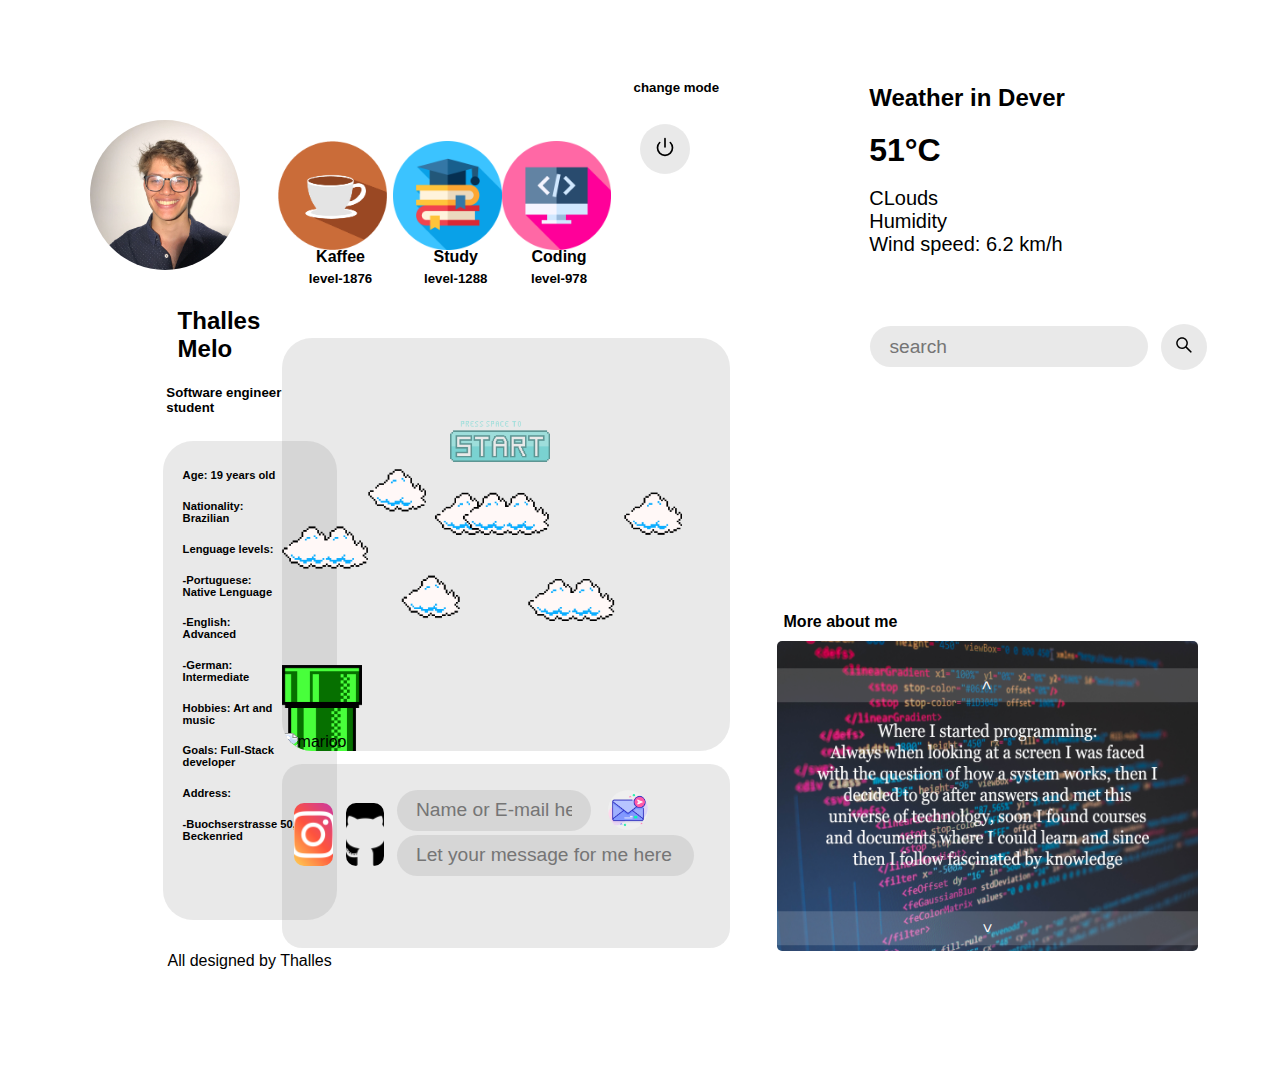
==== index.html @ 9d254dc5 "main" ====
<!DOCTYPE html>
<html lang="en">
<head>
    
    <meta charset="UTF-8">
    <meta http-equiv="X-UA-Compatible" content="IE=edge">
    <meta name="viewport" content="width=device-width, initial-scale=1.0">
    <title>Document</title>
    <script src="cv.js" defer></script>
    <link rel="stylesheet" href="cv.css">
    <meta name="viewport" content="width=device-width, initial-scale=1, shrink-to-fit=no">


</head>
<body>
        <div class="p-box">
            <div class="container" style="width: 100%; height: 100%;">
                <div class="p-power">
                    <h5 class="mode">change mode</h5>
                    <button type="checkbox" class="p-button"><svg stroke="currentColor" fill="none" stroke-width="2" viewBox="0 0 24 24" stroke-linecap="round" stroke-linejoin="round" height="1.5em" width="1.5em" xmlns="http://www.w3.org/2000/svg"><path d="M18.36 6.64a9 9 0 1 1-12.73 0"></path><line x1="12" y1="2" x2="12" y2="12"></line></svg></button>
                </div>
                <div class="container" style="width: 100%; height: 20%; display: flex; align-items: center;">
                    <img src="thalles pic.jpeg" alt="picture" id="p-image">
                    <div class="p-card" style="margin: 1%; display: flex;">
                        <div class="container" style="margin-right: 0%; margin-left:15%; margin-top: 135%;line-height: 1%; justify-content: center; justify-items: center;">
                            <h4>Kaffee</h4>
                            <h5>level-1876</h5>
                        </div>
                    </div>
                    <div class="p-card2" style="display: flex; align-items: center;">
                        <div class="container" style="margin-right: 0%; margin-left:15%; margin-top: 135%;line-height: 1%; justify-content: center; justify-items: center;">
                            <h4>Study</h4>
                            <h5>level-1288</h5>
                        </div>
                    </div>
                    <div class="p-card3" style="display: flex; align-items: center;">
                        <div class="container" style="margin-right: 0%; margin-left:5%; margin-top: 135%;line-height: 1%; justify-content: center; justify-items: center;">
                            <h4>Coding</h4>
                            <h5>level-978</h5>
                        </div>
                    </div>
                </div>
                <div class="game-board">
                    <img src="Daco_2398008.png" alt="clouds" class="start-mario" onclick="startMario()">
                    <img src="pinpng.com-mario-sprite-png-1607688.png" alt="clouds" class="clouds">
                    <img src="PngItem_3784225.png" class="pipe" alt="mario-pipe">
                    <img src="https://gamerview.uai.com.br/wp-content/uploads/2019/12/mario-gif.gif" class="mario" alt="marioo">
                </div>
                <div class="container" style="width: 50%; height: 40%; justify-items: center; justify-content: center; align-items: center;">
                    <h2>Thalles Melo</h2>
                    <h5>Software engineer student</h5>
                    <div class="container" id="info" style="background-color: #7c7c7c2b; width: 45%; border-radius: 30px; height: 125%; margin-top: 8%; padding: 10px; font-size: 13.5px; padding-left: 20px;">
                        <h5>Age: 19 years old</h5>
                        <h5>Nationality: Brazilian</h5>
                        <h5>Lenguage levels:</h5>
                        <h5>-Portuguese: Native Lenguage</h5>
                        <h5>-English: Advanced</h5>
                        <h5>-German: Intermediate</h5>
                        <h5>Hobbies: Art and music</h5>
                        <h5>Goals: Full-Stack developer</h5>
                        <h5>Address:</h5>
                        <h5>-Buochserstrasse 50, 6375 Beckenried</h5>
                    </div>
                    <p style="display: flex;margin-top: 10%;">All designed by Thalles</p>
                </div>
                <div class="container" style="border-radius: 20px; align-items: center; justify-content: center;background-color: #7c7c7c2b;width: 70%;height: 20%; float: right; margin-top: 2%;">
                    <div class="p-icon">
                        <button class="insta" onclick=" window.open('https://github.com/Thallesmel','_blank')")>
                        </button>
                    </div>
                    <div class="p-icon2">
                        <button class="linkedin" onclick=" window.open('http://www.instagram.com/thallepp/','_blank')")>
                        </button>
                    </div>
                        <form>
                            <input type="text" class="p-name" name="name" placeholder="Name or E-mail here!"></input>
                            <input type="text" class="p-mess" name="message" placeholder="Let your message for me here !!!"></input>
                            <button class="s-button"></button>
                        </form>
                </div>
            </div>
        </div>
    </div>
    <div class="w-card">
            <div class="w-weather">
                <h2 class="w-city">Weather in Dever</h2>
                <h1 class="w-temp">51°C</h1>
                <img src="" alt="" class="w-icon"/>
                <div class="w-description">CLouds</div>
                <div class="w-humidity">Humidity</div>
                <div class="w-wind">Wind speed: 6.2 km/h</div>
                <div class="w-search">
                    <input type="text" class="w-search-bar" placeholder="search">
                    <button class="w-button"><svg stroke="currentColor" fill="currentColor" stroke-width="0" viewBox="0 0 1024 1024" height="1.5em" width="1.5em" xmlns="http://www.w3.org/2000/svg"><path d="M909.6 854.5L649.9 594.8C690.2 542.7 712 479 712 412c0-80.2-31.3-155.4-87.9-212.1-56.6-56.7-132-87.9-212.1-87.9s-155.5 31.3-212.1 87.9C143.2 256.5 112 331.8 112 412c0 80.1 31.3 155.5 87.9 212.1C256.5 680.8 331.8 712 412 712c67 0 130.6-21.8 182.7-62l259.7 259.6a8.2 8.2 0 0 0 11.6 0l43.6-43.5a8.2 8.2 0 0 0 0-11.6zM570.4 570.4C528 612.7 471.8 636 412 636s-116-23.3-158.4-65.6C211.3 528 188 471.8 188 412s23.3-116.1 65.6-158.4C296 211.3 352.2 188 412 188s116.1 23.2 158.4 65.6S636 352.2 636 412s-23.3 116.1-65.6 158.4z"></path></svg></button>
            </div>
        </div>
    </div>
    <div class="o-card">
        <h4 style="position: absolute; top: 1.5%; left: 8%;">More about me</h4>
        <div class="slides">
            
            <div class="slide1">
                <img class="slideImg" src="/br cv i.png" alt="">
                <button class="firstButton" onclick="slideDown()"> > </button>
            </div>
            <div class="slide2">
                <img class="slideImg" src="/schw cv o.png" alt="">
                <button class="secondButton" onclick="slideUp()"> > </button>
            </div>
            <div class="slide3">
                <img class="slideImg" src="/zdh.png" alt="">
                <button class="firstButton" onclick="slideDown()"> > </button>
                <button class="secondButton" onclick="slideUp()"> > </button>
            </div>
    </div>
      <script src="https://code.jquery.com/jquery-3.2.1.slim.min.js" integrity="sha384-KJ3o2DKtIkvYIK3UENzmM7KCkRr/rE9/Qpg6aAZGJwFDMVNA/GpGFF93hXpG5KkN" crossorigin="anonymous"></script>
      <script src="https://cdn.jsdelivr.net/npm/popper.js@1.12.9/dist/umd/popper.min.js" integrity="sha384-ApNbgh9B+Y1QKtv3Rn7W3mgPxhU9K/ScQsAP7hUibX39j7fakFPskvXusvfa0b4Q" crossorigin="anonymous"></script>
      <script src="https://cdn.jsdelivr.net/npm/bootstrap@4.0.0/dist/js/bootstrap.min.js" integrity="sha384-JZR6Spejh4U02d8jOt6vLEHfe/JQGiRRSQQxSfFWpi1MquVdAyjUar5+76PVCmYl" crossorigin="anonymous"></script>
</body>
---- cv.css ----
body {
    display: flex;
    height: 120vh;
    margin:0;
    font-family: 'Montserrat', sans-serif;
    background-image: url("https://images.unsplash.com/photo-1503197979108-c824168d51a8?ixlib=rb-1.2.1&ixid=MnwxMjA3fDB8MHxwaG90by1wYWdlfHx8fGVufDB8fHx8&auto=format&fit=crop&w=1633&q=80 1633w") ;
    background-repeat: no-repeat;
    background-position: center;
}
body.dark {
    display: flex;
    height: 120vh;
    margin:0;
    font-family: 'Montserrat', sans-serif;
    background-image: url("https://images.unsplash.com/photo-1597954874965-17e91acf1492?ixlib=rb-1.2.1&ixid=MnwxMjA3fDB8MHxwaG90by1wYWdlfHx8fGVufDB8fHx8&auto=format&fit=crop&w=1770&q=80 1770w") ;
    background-repeat: no-repeat;
    background-position: center;
    
}
.p-box.dark {   
    display: flex;
    margin-top: 2.5%;
    margin-bottom: 2.5%;
    margin-left: 5%;
    padding: 2%;
    height: 85%;
    width: 50%;
    margin-right: 5%;
    border-radius: 30px;
    background-color: #000000d0;
    color: white;
    transition: 0.5s;

}
.p-box {

    margin-top: 2.5%;
    margin-bottom: 2.5%;
    margin-left: 5%;
    padding: 2%;
    height: 85%;
    width: 50%;
    margin-right: 5%;
    border-radius: 30px;
    background-color: #ffffffb2;
    color: black;
    transition: 0.5s;

}
.w-card.dark {
    background-color: #000000d0;
    color: white;
    border-radius: 30px;
    width: 26.5%;
    height: 40%;
    max-width: 420px;
    margin-top: 2.5%;
    transition: 0.5s;
    padding-left: 50px;
}
.w-card {
    background-color: #ffffffd0;
    color: black;
    padding: 2em;
    border-radius: 30px;
    width: 26.5%;
    height: 40%;
    max-width: 420px;
    margin-top: 2.5%;
    transition: 0.5s;
    padding-left: 50px;

}
.o-card.dark {
    top: 65%;
    right: 4%;
    position: absolute;
    background-color: #000000d0;
    color: white;
    padding: 2em;
    border-radius: 30px;
    width: 40%;
    height: 42%;
    max-width: 420px;
    transition: 0.5s;

}
.w-search {
    display: flex;
    align-items: center;
    justify-content: center;
}
input.w-search-bar {
    margin-top: 20%;
    border: none;
    outline: none;
    padding: 0.5em 1em;
    border-radius: 24px;
    background: #7c7c7c2b;
    color: black;
    font-family: inherit;
    font-size: 120%;
    width: calc(100% - 100px);
    transition: 0.5s;

}
input.w-search-bar.on {
    margin-top: 20%;
    border: none;
    outline: none;
    padding: 0.5em 1em;
    border-radius: 24px;
    background: #7c7c7c2b;
    color: black;
    font-family: inherit;
    font-size: 120%;
    width: calc(100% - 100px);
    transition: 0.5s;
    animation: colors1 0.5s linear;

}
input.w-search-bar.dark {
    margin-top: 20%;
    border: none;
    outline: none;
    padding: 0.5em 1em;
    border-radius: 24px;
    background: #7c7c7c2b;
    color: white;
    font-family: inherit;
    font-size: 120%;
    width: calc(100% - 100px);
    transition: 0.5s;

}
input.w-search-bar:hover {
    transform: scale(1.1);

}
input.w-search-bar.dark:hover {
    transform: scale(1.1);

}
.p-name {
    position: absolute;
    border: none;
    outline: none;
    padding: 0.5em 1em;
    border-radius: 24px;
    background: #7c7c7c2b;
    color: black;
    font-family: inherit;
    font-size: 120%;
    width: calc(20% - 100px);
    margin-right: 1%;
    margin-top: 2%;
    margin-left: 9%;
    transition: 0.5s;

}
.p-name.on {
    position: absolute;
    border: none;
    outline: none;
    padding: 0.5em 1em;
    border-radius: 24px;
    background: #7c7c7c2b;
    color: black;
    font-family: inherit;
    font-size: 120%;
    width: calc(20% - 100px);
    margin-right: 1%;
    margin-top: 2%;
    margin-left: 9%;
    transition: 0.5s;
    animation: colors1 0.5s linear;
}
@keyframes colors1 {
    0% {
        background: #7c7c7c2b;
    }
    50% {
        background: #34020260;
    }
    100% {
        background: #7c7c7c2b;
    }
}
.p-name:hover {
    transform: scale(1.1);
}
.p-name.dark {
    position: absolute;
    border: none;
    outline: none;
    padding: 0.5em 1em;
    border-radius: 24px;
    background: #7c7c7c2b;
    color: white;
    font-family: inherit;
    font-size: 120%;
    width: calc(20% - 100px);
    margin-right: 1%;
    margin-top: 2%;
    margin-left: 9%;
    transition: 0.5s;
}
.p-name.dark:hover {
    transform: scale(1.1);

}
.p-mess {
    position: absolute;
    border: none;
    outline: none;
    padding: 0.5em 1em;
    border-radius: 24px;
    background: #7c7c7c2b;
    color: black;
    font-family: inherit;
    font-size: 120%;
    width: calc(28% - 100px);
    margin-right: 1%;
    margin-top: 5.5%;
    margin-left: 9%;
    transition: 0.5s;

}
.p-mess.on {
    position: absolute;
    border: none;
    outline: none;
    padding: 0.5em 1em;
    border-radius: 24px;
    background: #7c7c7c2b;
    color: black;
    font-family: inherit;
    font-size: 120%;
    width: calc(28% - 100px);
    margin-right: 1%;
    margin-top: 5.5%;
    margin-left: 9%;
    transition: 0.5s;
    animation: colors1 0.5s linear;
}
.p-mess:hover {
    transform: scale(1.1);
}
.p-mess.dark {
    position: absolute;
    border: none;
    outline: none;
    padding: 0.5em 1em;
    border-radius: 24px;
    background: #7c7c7c2b;
    color: white;
    font-family: inherit;
    font-size: 120%;
    width: calc(28% - 100px);
    margin-right: 1%;
    margin-top: 5.5%;
    margin-left: 9%;
    transition: 0.5s;
}
.p-mess.dark:hover {
    transform: scale(1.1);
}
.w-button {
    margin-top: 20%;
    margin-left: 4%;
    border-radius: 50%;
    border: none;
    height: 46px;
    width: 46px;
    outline: none;
    background: #7c7c7c2b;
    color: black;
    cursor: pointer;
    transition: 0.5 ease-in-out;
}
.w-button:hover {
    background: #7c7c7c6b;
}
.w-button.dark {
    margin-top: 20%;
    margin-left: 4%;
    border-radius: 50%;
    border: none;
    height: 46px;
    width: 46px;
    outline: none;
    background: #7c7c7c2b;
    color: white;
    cursor: pointer;
    transition: 0.5 ease-in-out;
}
.w-button.dark:hover {
    background: #7c7c7c6b;
}
.s-button {
    position: absolute;
    margin-top: 2%;
    margin-left: 25.5%;
    border-radius: 50%;
    border: none;
    height: 40px;
    width: 40px;
    outline: none;
    background-image: url(message.png);
    background-color: none;
    background-position:center;
    background-size: contain;
    background-repeat: no-repeat;
    cursor: pointer;
    transition: 0.2s ease-in-out;
}
.s-button:hover {
    transform: scale(1.2);
}
.s-button.on {
    position: absolute;
    margin-top: 2%;
    margin-left: 25.5%;
    border-radius: 50%;
    border: none;
    height: 40px;
    width: 40px;
    outline: none;
    background-image: url(reload.png);
    background-color: none;
    background-position:center;
    background-size: contain;
    background-repeat: no-repeat;
    cursor: pointer;
    transition: 0.5s;
    animation: load-animation 0.2s infinite linear;
}
.p-card {
    border-radius: 40%;
    color: black;
    justify-content: center;
    align-items: center;
    background-image: url("pngkey.com-coffee-icon-png-1293327.png");
    background-position: center;
    background-size:contain;
    background-repeat: no-repeat;
    width: 17%;
    height: 72%;    
    transition: 0.5s;

    
}
.p-card:hover {
    transform: scale(1.1);
}
.p-card.dark {
    border-radius: 40%;
    color: white;
    justify-content: center;
    align-items: center;
    background-image: url("pngkey.com-coffee-icon-png-1293327.png");
    background-position: center;
    background-size:contain;
    background-repeat: no-repeat;
    transition: 0.5s;
    width: 17%;
    height: 72%;
}
.p-card.dark:hover {
    transform: scale(1.1);

}
.p-card2 {
    border-radius: 40%;
    color: black;
    justify-content: center;
    align-items: center;
    background-image: url("studying.png");
    background-position: center;
    background-size:contain;
    background-repeat: no-repeat;
    transition: 0.5s;
    width: 17%;
    height: 72%;
}
.p-card2:hover {
    transform: scale(1.1);

}
.p-card2.dark {
    border-radius: 40%;
    color: white;
    justify-content: center;
    align-items: center;
    background-image: url("studying.png");
    background-position: center;
    background-size:contain;
    background-repeat: no-repeat;
    transition: 0.5s;
    width: 17%;
    height: 72%;

}
.p-card2.dark:hover {
transform: scale(1.1);
}
.p-card3 {
    border-radius: 40%;
    color: black;
    justify-content: center;
    align-items: center;
    background-image: url("programming.png");
    background-position: center;
    background-size:contain;
    background-repeat: no-repeat;
    transition: 0.5s;
    width: 17%;
    height: 72%;
}
.p-card3:hover {
    transform: scale(1.1);
}
.p-card3.dark {
    border-radius: 40%;
    color: white;
    justify-content: center;
    align-items: center;
    background-image: url("programming.png");
    background-position: center;
    background-size:contain;
    background-repeat: no-repeat;
    transition: 0.5s;
    width: 17%;
    height: 72%;

}
.p-card3.dark:hover {
transform: scale(1.1);

}
.p-icon {
    margin-left: 5%;
    margin-top: 3%;
    width: 3%;
    height: 7%;
    position: absolute;
    justify-content: center;
    align-items: center;
    border-radius: 10px;
    background-image: url("placa-do-github.png");
    background-position: center;
    background-size: cover;
    transition: 0.5s;
}
.p-icon:hover {
    transform: scale(1.2);
}
.p-icon2 {
    margin-left: 1%;
    margin-top: 3%;
    width: 3%;
    height: 7%;
    position:absolute;
    justify-content: center;
    align-items: center;
    border-radius: 10px;
    background-image: url("instagram.png");
    background-position: center;
    background-size: cover;
    transition: 0.5s;
}
.p-icon2:hover {
    transform: scale(1.2)
}
.insta {
    justify-content: center;
    align-items: center;
    display: flex;
    width: 100%;
    height: 100%;
    border: none;
    background: none;
    background-color: none;
    border-color: none;
    color:white;
    border-radius: 10px;

}
.insta:hover {
    border-radius: 10px;
    transition: 0.5s;
    background-color: rgba(255, 255, 255, 0.214);
}
.linkedin {
    justify-content: center;
    align-items: center;
    display: flex;
    width: 100%;
    height: 100%;
    border: none;
    background: none;
    background-color: none;
    border-color: none;
    color:white
}
.linkedin:hover {
    border-radius: 10px;
    transition: 0.5s;
    background-color: rgba(255, 255, 255, 0.214);
}
.p-power {
    float: right;
    width: 15%;
    height: 5%;
    color:black;
}
.p-power.dark {
    float: right;
    width: 15%;
    height: 5%;
    color:white;
}
.p-button {
    margin: 00.5em;
    border-radius: 50%;
    border: none;
    height: 50px;
    width: 50px;
    outline: none;
    background: #7c7c7c2b;
    color: black;
    cursor: pointer;
    transition: 0.7 ease-in-out;
}
.p-button:hover {
    background: #7c7c7c6b;
    transform: scale(1.1);
}
.p-button.dark {  
    margin: 00.5em;
    border-radius: 50%;
    border: none;
    height: 50px;
    width: 50px;
    outline: none;
    background: #7c7c7c2b;
    color: white;
    cursor: pointer;
    transition: 0.5 ease-in-out;
}
.p-button.dark:hover {
    background: #7c7c7c6b;
}
.w-description {
    font-size: 20px;
}
.w-humidity {
    font-size: 20px;
}
.w-wind {
    font-size: 20px;
}
.fa {
    padding: 20px;
    font-size: 30px;
    width: 30px;
    text-align: center;
    text-decoration: none;
    border-radius: 50%;
}
#p-image {
    margin-right: 5%;
    justify-self: left;
    display: flex;
    height: 150px;
    width: 150px;
    border-radius: 50%;
}
h1.w-temp {
    margin: 0px;
}
#info {
    transition: 0.5s;
}
#info:hover {
    transform: scale(1.1);
}
.game-board {
    position: relative;
    overflow: hidden;
    background-color: #7c7c7c2b;
    border-radius: 30px;
    display: flex;
    width: 70%;
    height: 45%;
    float:right;
    align-items: center;
    margin-top: 8%;
    transition: 0.5s;
}
.mario {
    width: 130px;
    position: absolute;
    bottom: 0%;
}
.jump {
    animation: jump 500ms ease-out;
}
.pipe {
    width: 80px;
    position: absolute;
    bottom: 0%;
    animation: pipe-animation 1.5s infinite linear;
}
.clouds{
    position: absolute;
    width: 400px;
    animation: clouds-animation 20s infinite linear;
}
.start-mario {
    bottom: 70%;
    left: 37.5%;
    position: absolute;
    float: center;
    width: 100px;
}
.start-mario:hover {
    transform: scale(1.2);
}
@keyframes clouds-animation {
    from {
        right: -400px;
    }
    to {
        right: 100%;
    }
}
@keyframes load-animation {
    from {
        transform: rotate(0deg);
    }
    to {
        transform: rotate(360deg);
    }
}
@keyframes pipe-animation {
    from {
        right: -80px;
    }
    to {
        right: 100%;
    }
}
@keyframes jump {
    0% {
        bottom: 0%;
    }
    50% {
        bottom:200px;
    }
    65% {
        bottom:200px;
    }
    100% {
        bottom: 0%;
    }
}
.o-card {
    display: flex;
    top: 65%;
    right: 4%;
    position: absolute;
    background-color: #ffffffd0;
    color: black;
    padding: 2em;
    border-radius: 30px;
    width: 40%;
    height: 42%;
    max-width: 420px;
    transition: 0.5s;
    overflow: hidden;
}
.slideImg {
    position: absolute;
    margin-top: 5%;
    border-radius: 5px;
    margin-bottom: 20px;
    margin-right: 20%;
    width: 87%;
    height: 70%;

}
.slide1 {
    opacity: 0.0;
    transition: 0.5s;
    margin-bottom: 15%;
}
.slide2 {
    opacity: 0.0;
    transition: 0.5s;
    margin-bottom: 15%;
}
.slide3 {
    transition: 0.5s;
    margin-bottom: 15%;
    align-items: center;
    align-content: center;
    justify-content: center;
    justify-items: center;
}

.firstButton {
    color: white;
    left: 46.5%;
    top: 20%;
    position: absolute;
    width: 7%;
    height: 115.5%;
    background: #ffffff2b;
    border: none;
    border-radius: 5px;
    transform: rotate(90deg);
    text-align:center;
    font-size: 16px;
    transition: 0.5s;

}
.firstButton:hover {
    background: #bebebeb9;

}
.secondButton {
    color: white;
    left: 46.5%;
    top: -35%;
    position: absolute;
    width: 7%;
    height: 115.5%;
    background: #ffffff2b;
    border: none;
    border-radius: 5px;
    transform: rotate(-90deg);
    text-align:center;
    font-size: 16px;
    transition: 0.5s;
}
.secondButton:hover {
    background: #bebebeb9;

}
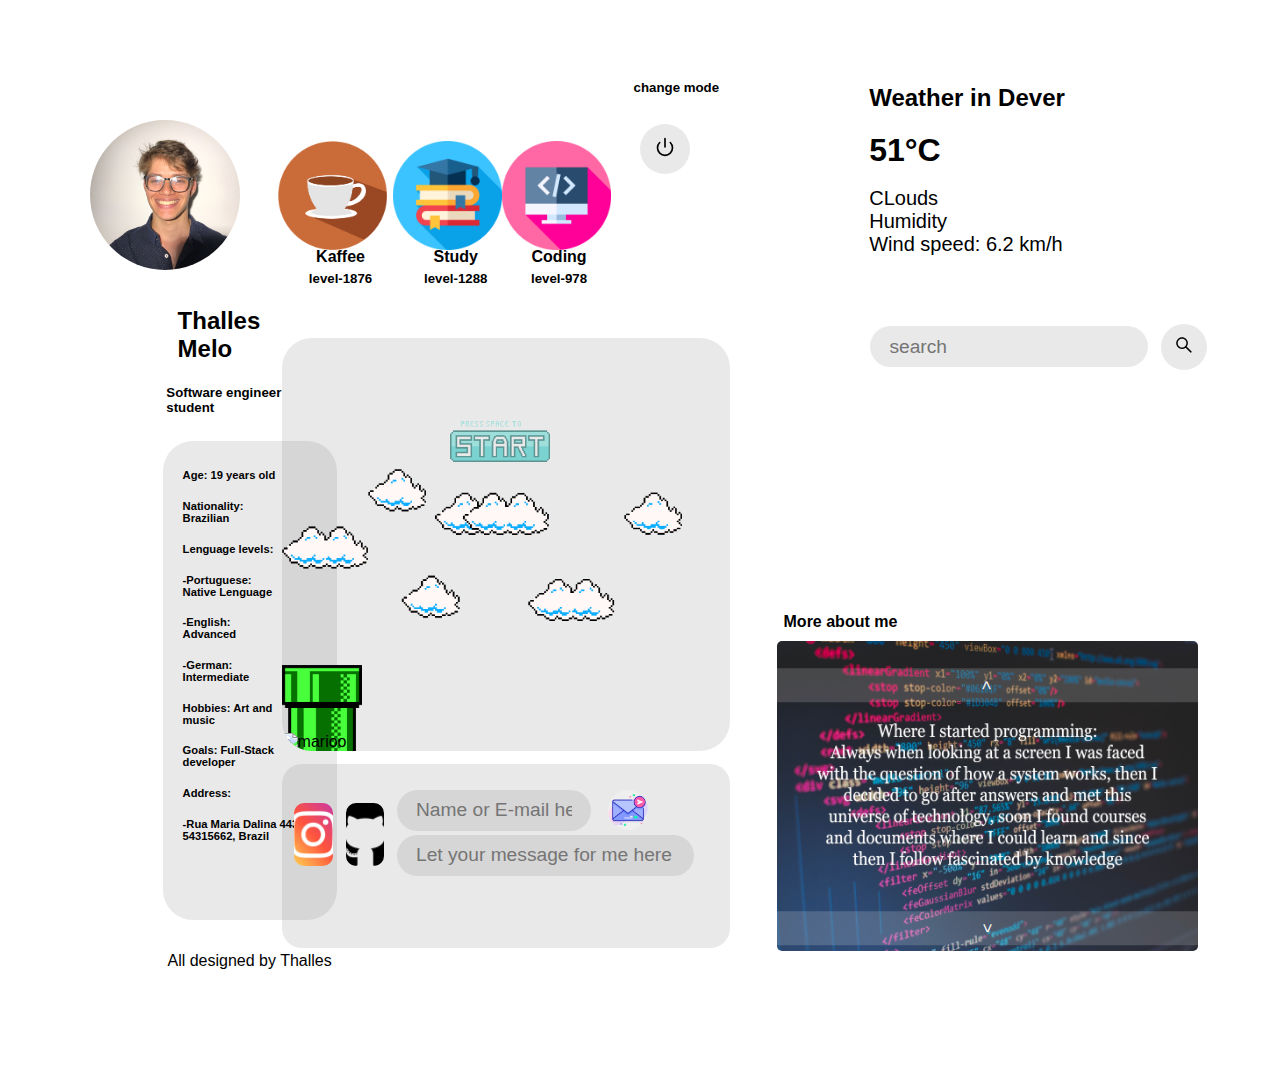
==== commit 5bccdf55: "main" ====
--- a/index.html
+++ b/index.html
@@ -59,7 +59,7 @@
                         <h5>Hobbies: Art and music</h5>
                         <h5>Goals: Full-Stack developer</h5>
                         <h5>Address:</h5>
-                        <h5>-Buochserstrasse 50, 6375 Beckenried</h5>
+                        <h5>-Rua Maria Dalina 443, 54315662, Brazil</h5>
                     </div>
                     <p style="display: flex;margin-top: 10%;">All designed by Thalles</p>
                 </div>
